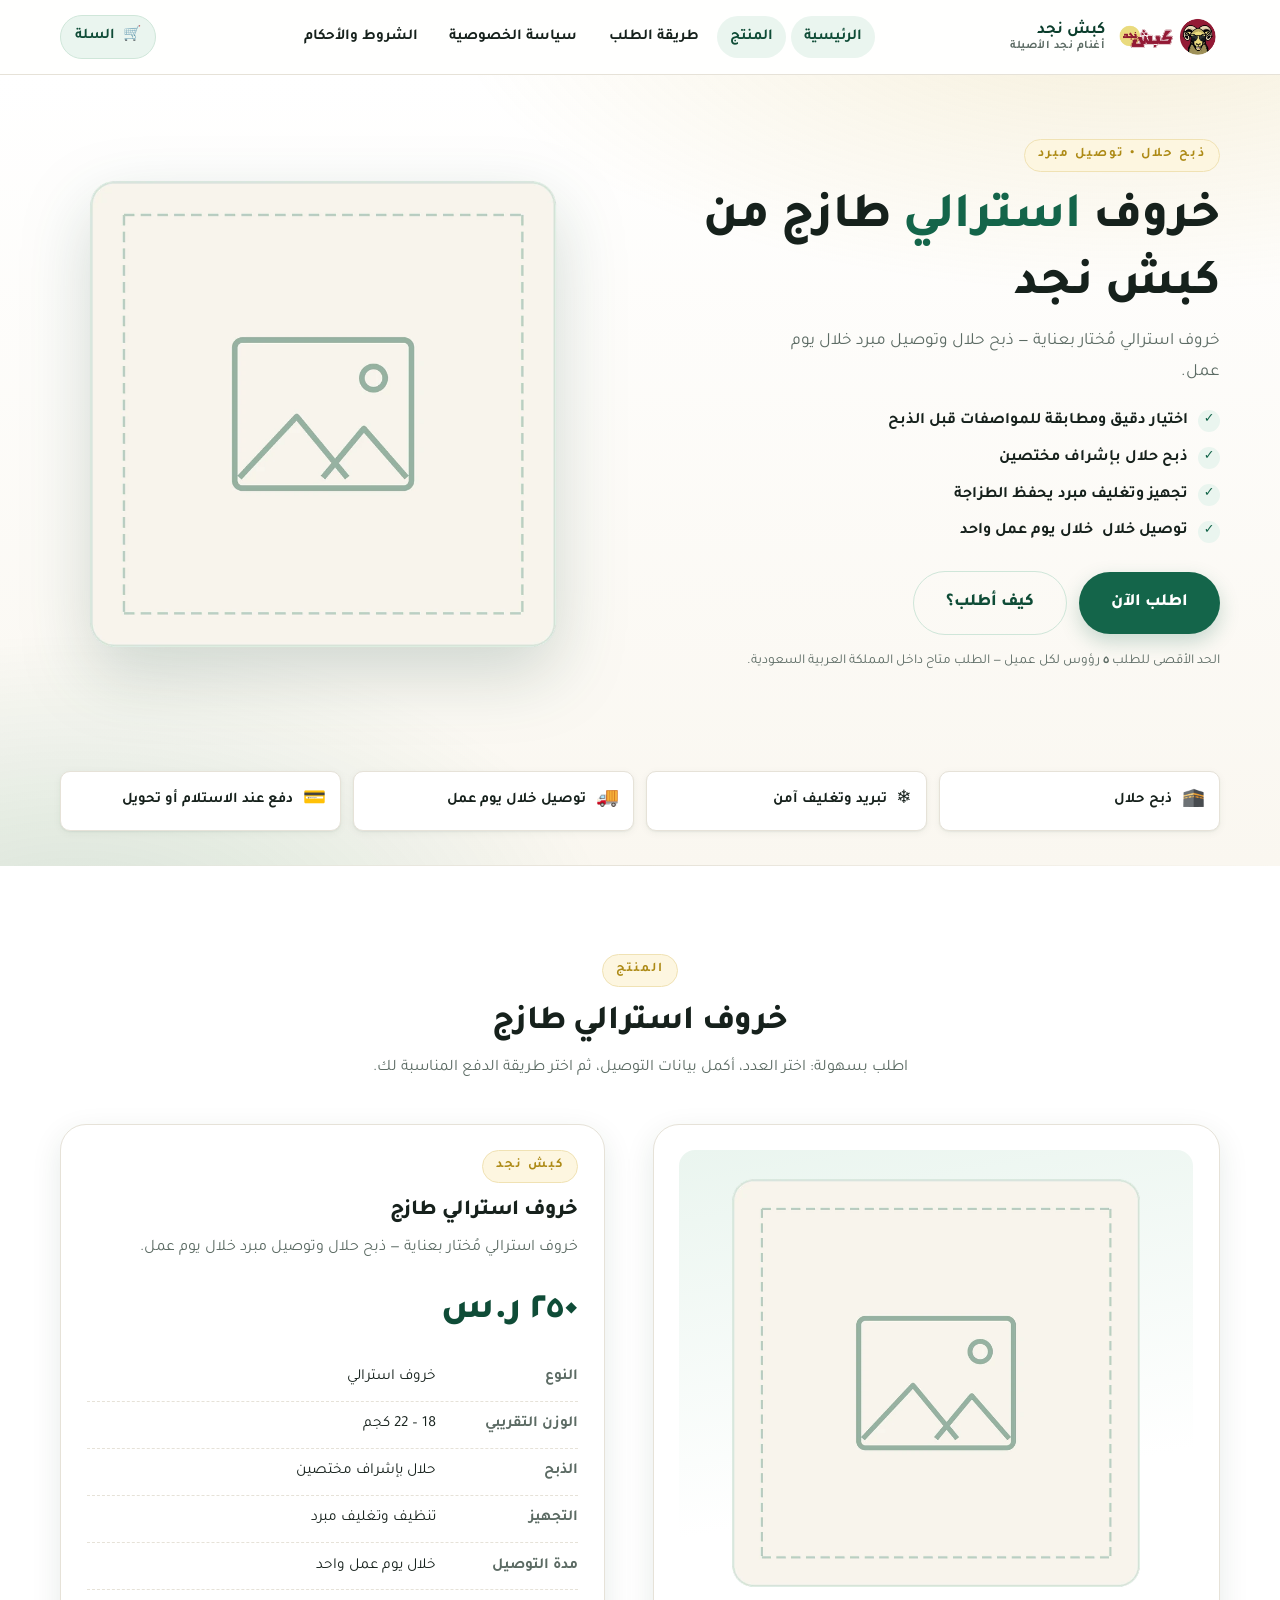
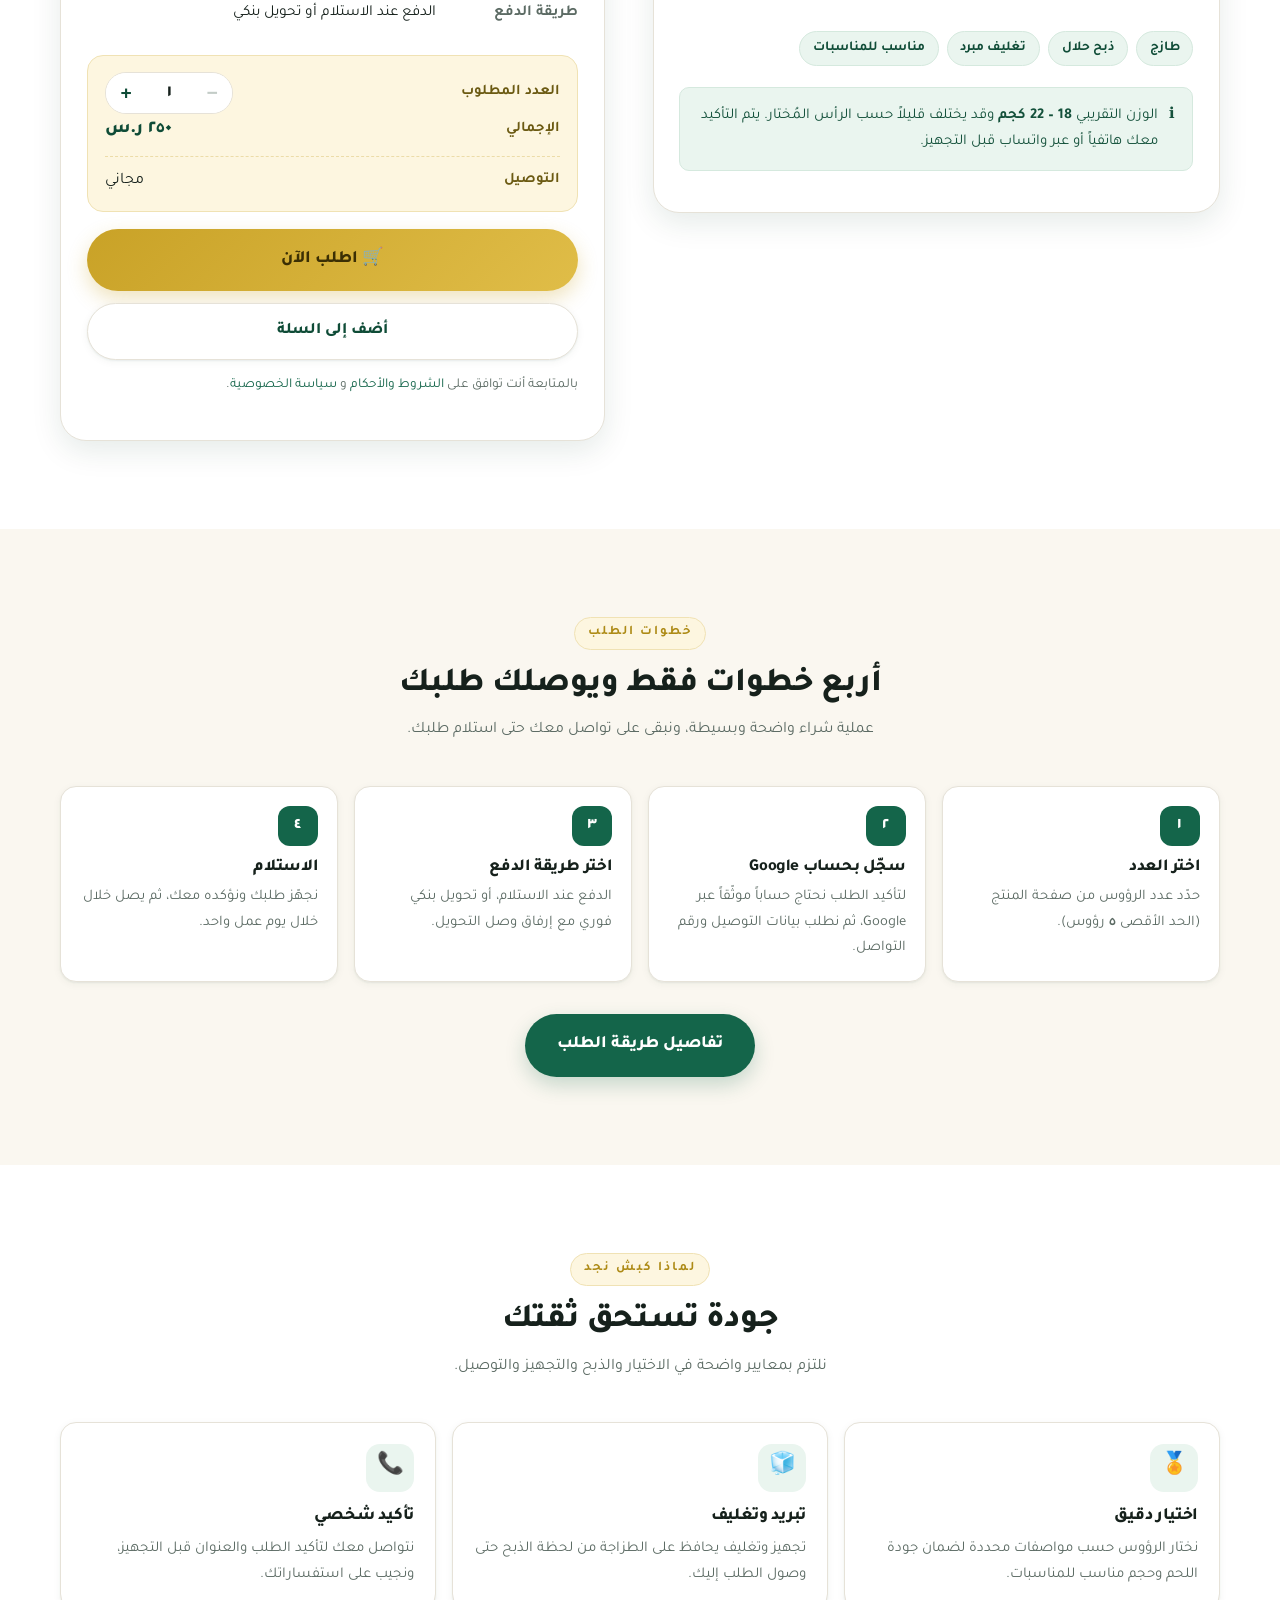
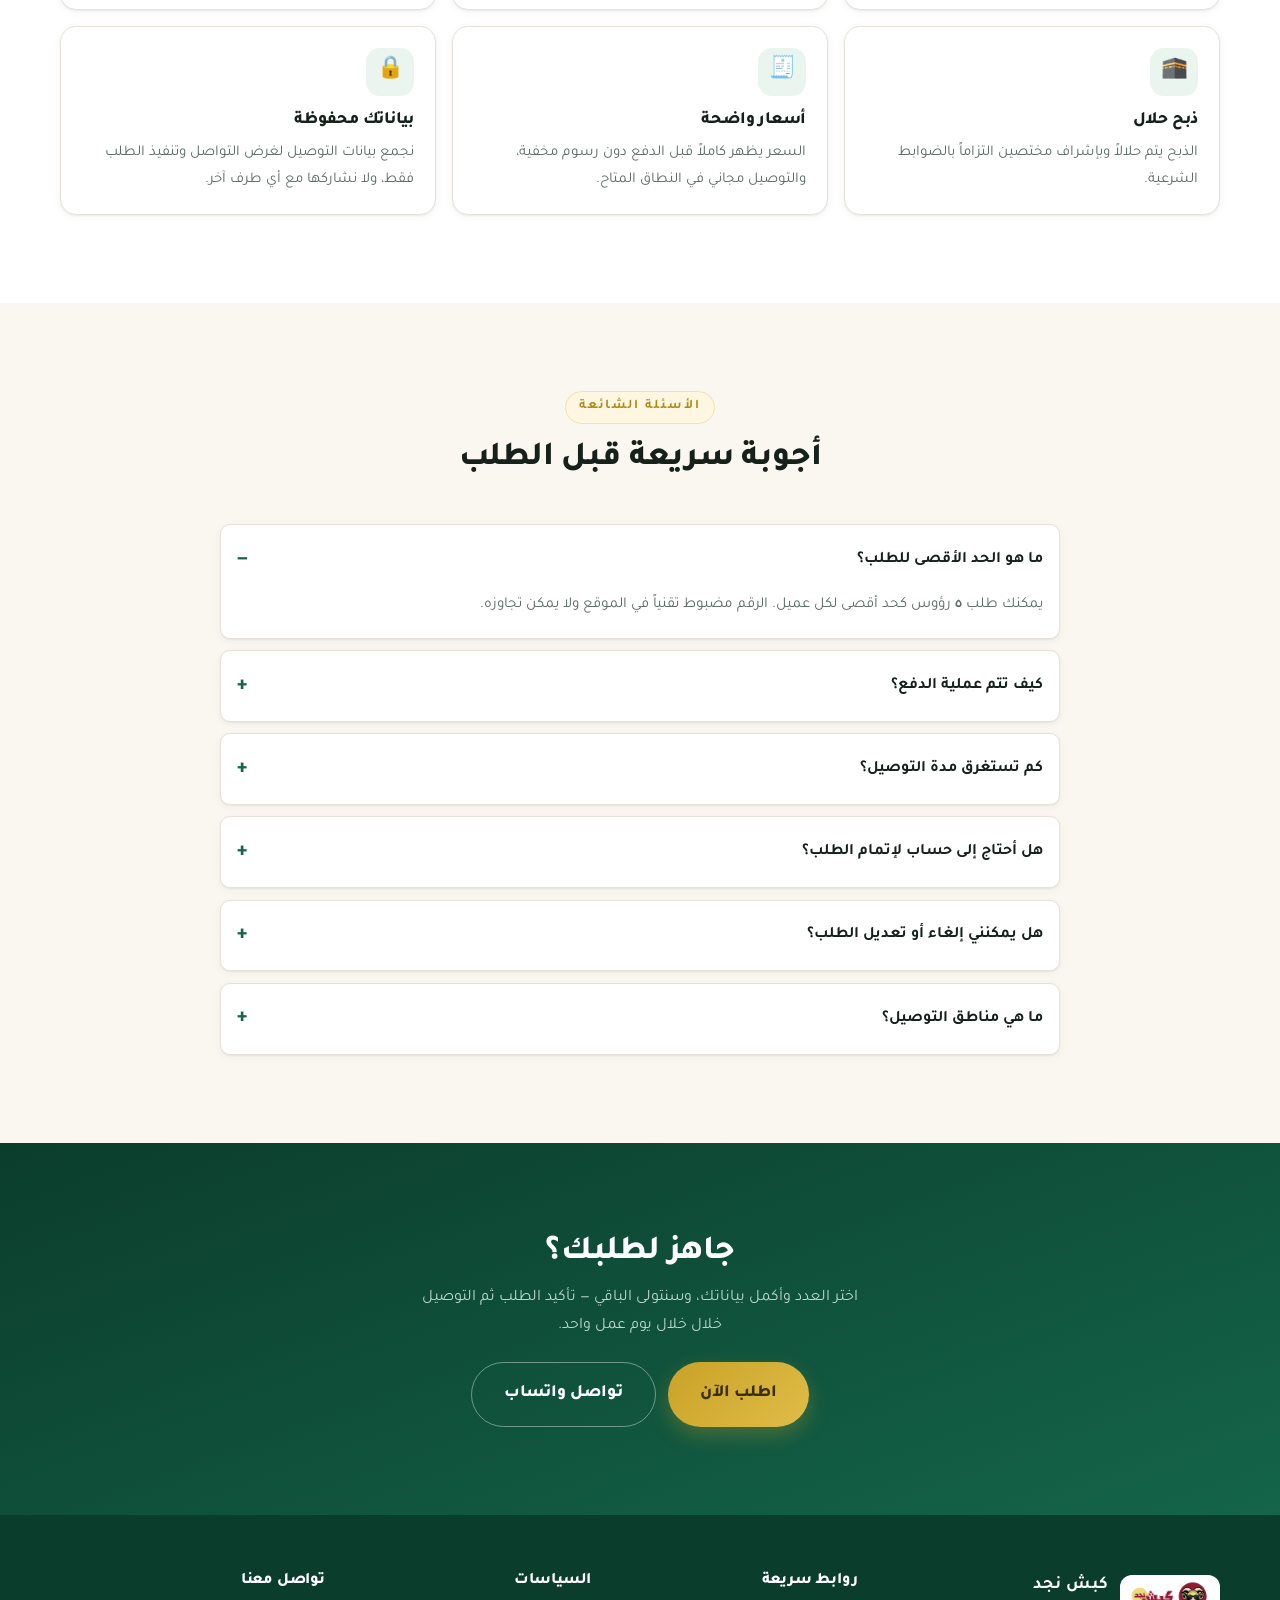
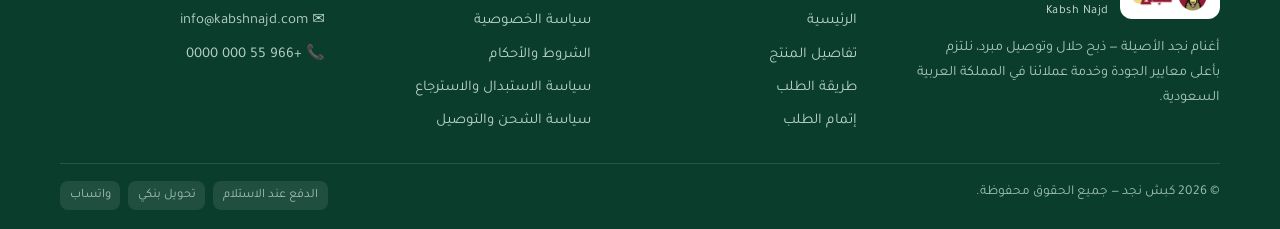
==== index.html @ 003af27a "Add files via upload" ====
<!DOCTYPE html>
<html lang="ar" dir="rtl">
<head>
  <meta charset="UTF-8">
  <meta name="viewport" content="width=device-width, initial-scale=1">
  <meta name="theme-color" content="#0b3d2c">

  <title>كبش نجد | خروف استرالي طازج — ذبح حلال وتوصيل مبرد داخل السعودية</title>
  <meta name="description" content="اطلب خروف استرالي طازج من كبش نجد: اختيار دقيق، ذبح حلال، تجهيز مبرد وتوصيل سريع خلال يوم عمل. اطلب الآن وادفع عند الاستلام أو بالتحويل البنكي.">
  <meta name="keywords" content="كبش نجد, خروف استرالي, خروف نجد, ذبح حلال, توصيل خروف, أغنام السعودية, ذبيحة طازجة">
  <link rel="canonical" href="https://kabshnajd.com/">

  <meta property="og:type" content="website">
  <meta property="og:locale" content="ar_SA">
  <meta property="og:site_name" content="كبش نجد">
  <meta property="og:title" content="كبش نجد | خروف استرالي طازج — ذبح حلال وتوصيل مبرد">
  <meta property="og:description" content="خروف استرالي مُختار بعناية، ذبح حلال وتوصيل مبرد خلال يوم عمل. اطلب الآن من كبش نجد.">
  <meta property="og:url" content="https://kabshnajd.com/">
  <meta property="og:image" content="https://kabshnajd.com/assets/img/product.png">
  <meta name="twitter:card" content="summary_large_image">
  <meta name="twitter:title" content="كبش نجد | خروف استرالي طازج">
  <meta name="twitter:description" content="ذبح حلال وتوصيل مبرد خلال يوم عمل — اطلب الآن.">
  <meta name="twitter:image" content="https://kabshnajd.com/assets/img/product.png">

  <link rel="icon" href="assets/img/favicon.png" type="image/png">
  <link rel="apple-touch-icon" href="assets/img/apple-touch-icon.png">
  <link rel="preload" as="image" href="assets/img/product.webp" type="image/webp">
  <link rel="preload" as="image" href="assets/img/logo.webp" type="image/webp">

  <link rel="preconnect" href="https://fonts.googleapis.com">
  <link rel="preconnect" href="https://fonts.gstatic.com" crossorigin>
  <link rel="stylesheet" href="https://fonts.googleapis.com/css2?family=Tajawal:wght@400;500;700;800&display=swap" media="print" onload="this.media='all'">
  <noscript><link rel="stylesheet" href="https://fonts.googleapis.com/css2?family=Tajawal:wght@400;500;700;800&display=swap"></noscript>

  <link rel="stylesheet" href="css/style.css">

  <script type="application/ld+json">
  {
    "@context": "https://schema.org",
    "@type": "Product",
    "name": "خروف استرالي طازج",
    "image": ["https://kabshnajd.com/assets/img/product.png"],
    "description": "خروف استرالي طازج، ذبح حلال، تجهيز وتغليف مبرد، مع خيارات توصيل داخل المملكة العربية السعودية.",
    "brand": { "@type": "Brand", "name": "كبش نجد" },
    "offers": {
      "@type": "Offer",
      "priceCurrency": "SAR",
      "price": "250",
      "availability": "https://schema.org/InStock",
      "url": "https://kabshnajd.com/",
      "seller": { "@type": "Organization", "name": "كبش نجد" }
    }
  }
  </script>
  <script type="application/ld+json">
  {
    "@context": "https://schema.org",
    "@type": "Organization",
    "name": "كبش نجد",
    "url": "https://kabshnajd.com/",
    "logo": "https://kabshnajd.com/assets/img/logo.png",
    "contactPoint": {
      "@type": "ContactPoint",
      "telephone": "+966550000000",
      "contactType": "customer service",
      "areaServed": "SA",
      "availableLanguage": ["ar"]
    }
  }
  </script>
</head>
<body>

<header class="site-header" data-site-header></header>

<main>
  <!-- ============================ الواجهة الرئيسية ======================== -->
  <section class="hero">
    <div class="container">
      <div class="hero-grid">
        <div>
          <span class="eyebrow">ذبح حلال • توصيل مبرد</span>
          <h1>خروف <span>استرالي</span> طازج من كبش نجد</h1>
          <p class="hero-lead" data-product-short>
            خروف استرالي مُختار بعناية — ذبح حلال وتوصيل مبرد خلال يوم عمل.
          </p>

          <ul class="hero-points">
            <li><span class="tick">✓</span> اختيار دقيق ومطابقة للمواصفات قبل الذبح</li>
            <li><span class="tick">✓</span> ذبح حلال بإشراف مختصين</li>
            <li><span class="tick">✓</span> تجهيز وتغليف مبرد يحفظ الطزاجة</li>
            <li><span class="tick">✓</span> توصيل خلال <span data-delivery-time>يوم عمل واحد</span></li>
          </ul>

          <div class="hero-cta">
            <a class="btn btn--lg" href="#product">اطلب الآن</a>
            <a class="btn btn--ghost btn--lg" href="pages/order.html">كيف أطلب؟</a>
          </div>
          <p class="hero-note">الحد الأقصى للطلب <b data-max-qty>٥</b> رؤوس لكل عميل — الطلب متاح داخل المملكة العربية السعودية.</p>
        </div>

        <div class="hero-media">
          <span class="glow" aria-hidden="true"></span>
          <img data-product-img src="assets/img/product.webp" alt="خروف استرالي طازج من كبش نجد" width="800" height="800" fetchpriority="high" decoding="async">
        </div>
      </div>

      <div class="trust-strip">
        <div class="trust-item"><i>🕋</i> ذبح حلال</div>
        <div class="trust-item"><i>❄️</i> تبريد وتغليف آمن</div>
        <div class="trust-item"><i>🚚</i> توصيل خلال يوم عمل</div>
        <div class="trust-item"><i>💳</i> دفع عند الاستلام أو تحويل</div>
      </div>
    </div>
  </section>

  <!-- ============================== المنتج ================================ -->
  <section class="section bg-white" id="product">
    <div class="container">
      <div class="section-head">
        <span class="eyebrow">المنتج</span>
        <h2 data-product-name>خروف استرالي طازج</h2>
        <p>اطلب بسهولة: اختر العدد، أكمل بيانات التوصيل، ثم اختر طريقة الدفع المناسبة لك.</p>
      </div>

      <div class="product-grid">
        <!-- الصورة -->
        <div class="product-card">
          <div class="product-stage">
            <img data-main-image data-product-img src="assets/img/product.webp" alt="صورة خروف استرالي طازج" width="800" height="800" loading="lazy" decoding="async">
          </div>
          <div class="feature-tags">
            <span class="tag">طازج</span>
            <span class="tag">ذبح حلال</span>
            <span class="tag">تغليف مبرد</span>
            <span class="tag">مناسب للمناسبات</span>
          </div>
          <div class="alert alert--info">
            <i>ℹ️</i>
            <span>الوزن التقريبي <b data-weight>18 – 22 كجم</b> وقد يختلف قليلاً حسب الرأس المُختار. يتم التأكيد معك هاتفياً أو عبر واتساب قبل التجهيز.</span>
          </div>
        </div>

        <!-- التفاصيل والشراء -->
        <div>
          <div class="product-card">
            <span class="eyebrow">كبش نجد</span>
            <h3 data-product-name style="font-size:1.35rem">خروف استرالي طازج</h3>
            <p class="muted" data-product-short>خروف استرالي مُختار بعناية — ذبح حلال وتوصيل مبرد خلال يوم عمل.</p>

            <div class="price-row">
              <span class="price" data-price>٢٥٠ ر.س</span>
              <span class="price-old" data-price-old hidden>٠ ر.س</span>
              <span class="badge-save" data-save-badge hidden></span>
            </div>

            <ul class="specs">
              <li><b>النوع</b><span>خروف استرالي</span></li>
              <li><b>الوزن التقريبي</b><span data-weight>18 – 22 كجم</span></li>
              <li><b>الذبح</b><span>حلال بإشراف مختصين</span></li>
              <li><b>التجهيز</b><span>تنظيف وتغليف مبرد</span></li>
              <li><b>مدة التوصيل</b><span data-delivery-time>خلال يوم عمل واحد</span></li>
              <li><b>طريقة الدفع</b><span>الدفع عند الاستلام أو تحويل بنكي</span></li>
            </ul>

            <!-- اختيار العدد -->
            <div class="buy-box">
              <div class="row">
                <span class="label">العدد المطلوب</span>
                <div class="qty" role="group" aria-label="اختيار عدد الرؤوس">
                  <button type="button" data-qty-minus aria-label="تقليل العدد">−</button>
                  <span class="val" data-qty-value aria-live="polite">١</span>
                  <button type="button" data-qty-plus aria-label="زيادة العدد">+</button>
                </div>
              </div>
              <p class="qty-limit" data-qty-limit hidden>⚠️ وصلت للحد الأقصى <b data-max-qty>٥</b> رؤوس لكل عميل.</p>
              <div class="row">
                <span class="label">الإجمالي</span>
                <span style="font-weight:800;font-size:1.15rem;color:var(--green-800)" data-line-total>٢٥٠ ر.س</span>
              </div>
              <div class="row">
                <span class="label">التوصيل</span>
                <span class="val" data-delivery-row><span class="val">مجاني</span></span>
              </div>
            </div>

            <div style="display:grid;gap:.7rem;margin-top:1.1rem">
              <button type="button" class="btn btn--gold btn--lg btn--block" data-order-now>
                🛒 اطلب الآن
              </button>
              <button type="button" class="btn btn--outline btn--block" data-add-cart>
                أضف إلى السلة
              </button>
            </div>

            <p class="muted" style="font-size:.85rem;margin-top:.9rem">
              بالمتابعة أنت توافق على
              <a href="pages/terms.html">الشروط والأحكام</a> و
              <a href="pages/policy.html">سياسة الخصوصية</a>.
            </p>
          </div>
        </div>
      </div>
    </div>
  </section>

  <!-- ============================ خطوات الطلب ============================= -->
  <section class="section bg-sand">
    <div class="container">
      <div class="section-head">
        <span class="eyebrow">خطوات الطلب</span>
        <h2>أربع خطوات فقط ويوصلك طلبك</h2>
        <p>عملية شراء واضحة وبسيطة، ونبقى على تواصل معك حتى استلام طلبك.</p>
      </div>

      <div class="steps">
        <div class="step">
          <div class="step-no">١</div>
          <h3>اختر العدد</h3>
          <p>حدّد عدد الرؤوس من صفحة المنتج (الحد الأقصى <b data-max-qty>٥</b> رؤوس).</p>
        </div>
        <div class="step">
          <div class="step-no">٢</div>
          <h3>سجّل بحساب Google</h3>
          <p>لتأكيد الطلب نحتاج حساباً موثّقاً عبر Google، ثم نطلب بيانات التوصيل ورقم التواصل.</p>
        </div>
        <div class="step">
          <div class="step-no">٣</div>
          <h3>اختر طريقة الدفع</h3>
          <p>الدفع عند الاستلام، أو تحويل بنكي فوري مع إرفاق وصل التحويل.</p>
        </div>
        <div class="step">
          <div class="step-no">٤</div>
          <h3>الاستلام</h3>
          <p>نجهّز طلبك ونؤكده معك، ثم يصل خلال <span data-delivery-time>يوم عمل واحد</span>.</p>
        </div>
      </div>

      <div class="center" style="margin-top:2rem">
        <a class="btn btn--lg" href="pages/order.html">تفاصيل طريقة الطلب</a>
      </div>
    </div>
  </section>

  <!-- =============================== لماذا نحن ============================ -->
  <section class="section bg-white">
    <div class="container">
      <div class="section-head">
        <span class="eyebrow">لماذا كبش نجد</span>
        <h2>جودة تستحق ثقتك</h2>
        <p>نلتزم بمعايير واضحة في الاختيار والذبح والتجهيز والتوصيل.</p>
      </div>

      <div class="cards-3">
        <div class="card">
          <div class="icon">🏅</div>
          <h3>اختيار دقيق</h3>
          <p>نختار الرؤوس حسب مواصفات محددة لضمان جودة اللحم وحجم مناسب للمناسبات.</p>
        </div>
        <div class="card">
          <div class="icon">🧊</div>
          <h3>تبريد وتغليف</h3>
          <p>تجهيز وتغليف يحافظ على الطزاجة من لحظة الذبح حتى وصول الطلب إليك.</p>
        </div>
        <div class="card">
          <div class="icon">📞</div>
          <h3>تأكيد شخصي</h3>
          <p>نتواصل معك لتأكيد الطلب والعنوان قبل التجهيز، ونجيب على استفساراتك.</p>
        </div>
        <div class="card">
          <div class="icon">🕋</div>
          <h3>ذبح حلال</h3>
          <p>الذبح يتم حلالاً وبإشراف مختصين التزاماً بالضوابط الشرعية.</p>
        </div>
        <div class="card">
          <div class="icon">🧾</div>
          <h3>أسعار واضحة</h3>
          <p>السعر يظهر كاملاً قبل الدفع دون رسوم مخفية، والتوصيل مجاني في النطاق المتاح.</p>
        </div>
        <div class="card">
          <div class="icon">🔒</div>
          <h3>بياناتك محفوظة</h3>
          <p>نجمع بيانات التوصيل لغرض التواصل وتنفيذ الطلب فقط، ولا نشاركها مع أي طرف آخر.</p>
        </div>
      </div>
    </div>
  </section>

  <!-- ================================ FAQ ================================= -->
  <section class="section bg-sand">
    <div class="container">
      <div class="section-head">
        <span class="eyebrow">الأسئلة الشائعة</span>
        <h2>أجوبة سريعة قبل الطلب</h2>
      </div>

      <div class="faq">
        <details open>
          <summary>ما هو الحد الأقصى للطلب؟</summary>
          <p>يمكنك طلب <b data-max-qty>٥</b> رؤوس كحد أقصى لكل عميل. الرقم مضبوط تقنياً في الموقع ولا يمكن تجاوزه.</p>
        </details>
        <details>
          <summary>كيف تتم عملية الدفع؟</summary>
          <p>لديك خياران: <b>الدفع عند الاستلام</b> نقداً، أو <b>التحويل البنكي</b> حيث نرسل لك رقم الآيبان عبر واتساب وتُرفق صورة وصل التحويل لتأكيد الطلب.</p>
        </details>
        <details>
          <summary>كم تستغرق مدة التوصيل؟</summary>
          <p>التوصيل خلال <span data-delivery-time>يوم عمل واحد</span> بعد تأكيد الطلب، ويتم الاتصال بك قبل الوصول.</p>
        </details>
        <details>
          <summary>هل أحتاج إلى حساب لإتمام الطلب؟</summary>
          <p>نعم، عند الضغط على «اطلب الآن» يُطلب منك تسجيل الدخول بحساب Google لتوثيق الطلب، ثم نطلب بيانات التوصيل ورقم الجوال للتواصل معك.</p>
        </details>
        <details>
          <summary>هل يمكنني إلغاء أو تعديل الطلب؟</summary>
          <p>يمكنك تعديل أو إلغاء الطلب قبل بدء التجهيز عبر التواصل معنا على <a href="tel:+966550000000" data-phone-link data-phone>+966 55 000 0000</a>. راجع <a href="pages/policy.html#refund">سياسة الاستبدال والاسترجاع</a>.</p>
        </details>
        <details>
          <summary>ما هي مناطق التوصيل؟</summary>
          <p>التوصيل متاح داخل المملكة العربية السعودية. إن لم تظهر مدينتك في النموذج، تواصل معنا للتأكد من إمكانية التوصيل.</p>
        </details>
      </div>
    </div>
  </section>

  <!-- ============================ دعوة للطلب ============================== -->
  <section class="section bg-green">
    <div class="container center">
      <h2 style="color:#fff">جاهز لطلبك؟</h2>
      <p style="color:#bcd8ca;max-width:52ch;margin:0 auto 1.4rem">
        اختر العدد وأكمل بياناتك، وسنتولى الباقي — تأكيد الطلب ثم التوصيل خلال <span data-delivery-time>يوم عمل واحد</span>.
      </p>
      <div style="display:flex;gap:.8rem;justify-content:center;flex-wrap:wrap">
        <a class="btn btn--gold btn--lg" href="#product">اطلب الآن</a>
        <a class="btn btn--ghost btn--lg" style="color:#fff;border-color:rgba(255,255,255,.4)" href="https://wa.me/966550000000" data-whatsapp-link target="_blank" rel="noopener noreferrer">تواصل واتساب</a>
      </div>
    </div>
  </section>
</main>

<footer class="site-footer" data-site-footer></footer>

<script type="module" src="js/app.js"></script>
</body>
</html>
---- css/style.css ----
/* ==========================================================================
   كبش نجد — التنسيقات العامة
   ========================================================================== */

:root {
  --green-900: #0b3d2c;
  --green-800: #0f4c37;
  --green-700: #14654a;
  --green-600: #1b7a58;
  --green-050: #eaf5ef;

  --gold: #c9a227;
  --gold-600: #ad8a15;
  --gold-050: #fdf6e0;

  --sand: #faf7f0;
  --sand-200: #f1ebdd;
  --white: #ffffff;

  --ink: #16211c;
  --muted: #5c6b64;
  --line: #e6e2d8;

  --danger: #b3261e;
  --danger-050: #fdeceb;
  --ok: #14654a;

  --radius: 16px;
  --radius-sm: 10px;
  --radius-lg: 26px;
  --shadow-sm: 0 1px 2px rgba(11, 61, 44, .06), 0 2px 8px rgba(11, 61, 44, .05);
  --shadow: 0 10px 30px rgba(11, 61, 44, .10);
  --shadow-lg: 0 24px 60px rgba(11, 61, 44, .16);
  --container: 1160px;
  --header-h: 74px;
}

* { box-sizing: border-box; }

html { scroll-behavior: smooth; }

body {
  margin: 0;
  font-family: "Tajawal", "Cairo", "Segoe UI", system-ui, -apple-system, sans-serif;
  background: var(--sand);
  color: var(--ink);
  line-height: 1.75;
  font-size: 16px;
  -webkit-font-smoothing: antialiased;
  overflow-x: hidden;
}

img { max-width: 100%; display: block; }

a { color: var(--green-700); text-decoration: none; }
a:hover { color: var(--green-900); }

h1, h2, h3, h4 { line-height: 1.35; margin: 0 0 .5rem; font-weight: 800; letter-spacing: -.2px; }
h1 { font-size: clamp(1.9rem, 4.4vw, 3.1rem); }
h2 { font-size: clamp(1.45rem, 3vw, 2.1rem); }
h3 { font-size: clamp(1.1rem, 2vw, 1.35rem); }
p { margin: 0 0 1rem; }

.container { width: min(100% - 2.5rem, var(--container)); margin-inline: auto; }

.section { padding: clamp(3rem, 7vw, 5.5rem) 0; }
.section--tight { padding: clamp(2rem, 4vw, 3rem) 0; }
.bg-white { background: var(--white); }
.bg-sand { background: var(--sand); }
.bg-green { background: linear-gradient(160deg, var(--green-900), var(--green-700)); color: #eef7f2; }

.eyebrow {
  display: inline-block;
  font-size: .82rem;
  font-weight: 700;
  letter-spacing: 2px;
  color: var(--gold-600);
  background: var(--gold-050);
  border: 1px solid #f0e2b4;
  padding: .25rem .8rem;
  border-radius: 999px;
  margin-bottom: .85rem;
}

.section-head { max-width: 720px; margin: 0 auto clamp(1.6rem, 4vw, 2.6rem); text-align: center; }
.section-head p { color: var(--muted); margin: 0; }

.muted { color: var(--muted); }
.center { text-align: center; }
.hidden { display: none !important; }
/* الخاصية [hidden] يجب أن تتغلب على أي display معرّف في المكونات */
[hidden] { display: none !important; }

/* ------------------------------- Header --------------------------------- */

.site-header {
  position: sticky;
  top: 0;
  z-index: 60;
  background: rgba(255, 255, 255, .92);
  backdrop-filter: saturate(160%) blur(10px);
  border-bottom: 1px solid var(--line);
}

.nav {
  height: var(--header-h);
  display: flex;
  align-items: center;
  gap: 1rem;
  justify-content: space-between;
}

.brand { display: flex; align-items: center; gap: .7rem; font-weight: 800; color: var(--green-900); }
/* الشعار عريض بخلفية شفافة: نحافظ على نسبته بدل قصّه */
.brand img { height: 42px; width: auto; max-width: 138px; object-fit: contain; }
.brand-name { display: flex; flex-direction: column; line-height: 1.15; }
.brand-name b { font-size: 1.05rem; }
.brand-name span { font-size: .72rem; color: var(--muted); font-weight: 600; letter-spacing: .5px; }

.nav-links { display: flex; align-items: center; gap: .35rem; }
.nav-links a {
  padding: .5rem .8rem;
  border-radius: 999px;
  font-weight: 600;
  font-size: .95rem;
  color: var(--ink);
  transition: background .18s, color .18s;
}
.nav-links a:hover { background: var(--green-050); color: var(--green-800); }

.nav-actions { display: flex; align-items: center; gap: .6rem; }

.cart-btn {
  position: relative;
  display: inline-flex;
  align-items: center;
  gap: .45rem;
  background: var(--green-050);
  color: var(--green-800);
  border: 1px solid #cfe6d9;
  padding: .5rem .9rem;
  border-radius: 999px;
  font-weight: 700;
  font-size: .92rem;
  cursor: pointer;
}
.cart-btn:hover { background: #ddf0e5; }
.cart-count {
  background: var(--green-700);
  color: #fff;
  min-width: 22px;
  height: 22px;
  border-radius: 999px;
  font-size: .76rem;
  display: inline-grid;
  place-items: center;
  padding: 0 6px;
}

.menu-toggle {
  display: none;
  background: #fff;
  border: 1px solid var(--line);
  border-radius: 10px;
  width: 44px;
  height: 44px;
  align-items: center;
  justify-content: center;
  cursor: pointer;
  font-size: 1.2rem;
  color: var(--green-800);
}

/* ------------------------------- Buttons -------------------------------- */

.btn {
  --btn-bg: var(--green-700);
  --btn-fg: #fff;
  display: inline-flex;
  align-items: center;
  justify-content: center;
  gap: .5rem;
  background: var(--btn-bg);
  color: var(--btn-fg);
  border: 0;
  border-radius: 999px;
  padding: .85rem 1.6rem;
  font: inherit;
  font-weight: 800;
  font-size: 1rem;
  cursor: pointer;
  transition: transform .15s, box-shadow .2s, background .2s, opacity .2s;
  box-shadow: 0 8px 20px rgba(20, 101, 74, .22);
  text-align: center;
}
.btn:hover { transform: translateY(-2px); box-shadow: 0 12px 26px rgba(20, 101, 74, .28); }
.btn:active { transform: translateY(0); }
.btn[disabled] { opacity: .55; cursor: not-allowed; transform: none; box-shadow: none; }

.btn--gold { --btn-bg: linear-gradient(135deg, var(--gold), #e0bd48); --btn-fg: #3b2f04; box-shadow: 0 8px 20px rgba(201, 162, 39, .3); }
.btn--gold:hover { box-shadow: 0 12px 26px rgba(201, 162, 39, .38); }
.btn--ghost { --btn-bg: transparent; --btn-fg: var(--green-800); box-shadow: none; border: 1.5px solid #cfe6d9; }
.btn--ghost:hover { background: var(--green-050); box-shadow: none; }
.btn--outline { --btn-bg: #fff; --btn-fg: var(--green-800); border: 1.5px solid var(--line); box-shadow: var(--shadow-sm); }
.btn--block { width: 100%; }
.btn--lg { padding: 1rem 2rem; font-size: 1.08rem; }
.btn--sm { padding: .5rem 1rem; font-size: .88rem; }

/* -------------------------------- Hero ---------------------------------- */

.hero {
  position: relative;
  background:
    radial-gradient(1100px 480px at 88% -10%, rgba(201, 162, 39, .18), transparent 62%),
    radial-gradient(900px 520px at 6% 110%, rgba(27, 122, 88, .16), transparent 60%),
    linear-gradient(180deg, #fff 0%, var(--sand) 100%);
  overflow: hidden;
}
.hero::after {
  content: "";
  position: absolute;
  inset: auto 0 0 0;
  height: 1px;
  background: linear-gradient(90deg, transparent, var(--line), transparent);
}

.hero-grid {
  display: grid;
  grid-template-columns: 1.05fr .95fr;
  align-items: center;
  gap: clamp(1.5rem, 4vw, 3.5rem);
  padding: clamp(2rem, 5vw, 4rem) 0 clamp(2.5rem, 5vw, 4rem);
}

.hero h1 span { color: var(--green-700); }
.hero-lead { font-size: 1.08rem; color: var(--muted); max-width: 46ch; }

.hero-points { list-style: none; padding: 0; margin: 1.2rem 0 1.6rem; display: grid; gap: .55rem; }
.hero-points li { display: flex; align-items: flex-start; gap: .6rem; font-weight: 600; }
.hero-points .tick {
  flex: 0 0 auto;
  width: 22px; height: 22px;
  border-radius: 999px;
  background: var(--green-050);
  color: var(--green-700);
  display: grid; place-items: center;
  font-size: .8rem;
  margin-top: .2rem;
}

.hero-cta { display: flex; flex-wrap: wrap; gap: .75rem; align-items: center; }
.hero-note { font-size: .85rem; color: var(--muted); margin-top: .9rem; }

.hero-media { position: relative; display: grid; place-items: center; }
.hero-media .glow {
  position: absolute;
  width: min(88%, 440px);
  aspect-ratio: 1;
  border-radius: 50%;
  background: radial-gradient(circle at 50% 45%, rgba(27, 122, 88, .16), rgba(201, 162, 39, .10) 55%, transparent 72%);
  filter: blur(2px);
}
.hero-media img {
  position: relative;
  width: min(100%, 480px);
  height: auto;
  border-radius: var(--radius-lg);
  filter: drop-shadow(0 26px 34px rgba(11, 61, 44, .18));
  animation: floaty 6s ease-in-out infinite;
}
@keyframes floaty { 0%,100% { transform: translateY(0); } 50% { transform: translateY(-12px); } }

.trust-strip {
  display: grid;
  grid-template-columns: repeat(4, 1fr);
  gap: .75rem;
  padding: 1.1rem 0 2.2rem;
}
.trust-item {
  background: #fff;
  border: 1px solid var(--line);
  border-radius: var(--radius-sm);
  padding: .8rem .9rem;
  display: flex;
  align-items: center;
  gap: .6rem;
  font-weight: 700;
  font-size: .92rem;
  box-shadow: var(--shadow-sm);
}
.trust-item i { font-style: normal; font-size: 1.15rem; }

/* ------------------------------- Product -------------------------------- */

.product-grid {
  display: grid;
  grid-template-columns: 1.02fr .98fr;
  gap: clamp(1.4rem, 4vw, 3rem);
  align-items: start;
}

.product-card {
  background: #fff;
  border: 1px solid var(--line);
  border-radius: var(--radius-lg);
  padding: clamp(1rem, 3vw, 1.6rem);
  box-shadow: var(--shadow);
}
.product-stage {
  background: linear-gradient(170deg, var(--green-050), #fff 70%);
  border-radius: var(--radius);
  display: grid;
  place-items: center;
  padding: 1.4rem;
  min-height: 260px;
}
.product-stage img { width: min(100%, 420px); height: auto; border-radius: var(--radius); }

.thumbs { display: flex; gap: .6rem; margin-top: .9rem; }
.thumb {
  border: 2px solid var(--line);
  border-radius: var(--radius-sm);
  background: #fff;
  padding: .35rem .6rem;
  cursor: pointer;
  transition: border-color .2s;
}
.thumb.active, .thumb:hover { border-color: var(--green-600); }
.thumb img { height: 42px; }

.price-row { display: flex; align-items: baseline; gap: .6rem; flex-wrap: wrap; margin: .3rem 0 .6rem; }
.price { font-size: clamp(1.8rem, 4vw, 2.4rem); font-weight: 800; color: var(--green-800); }
.price small { font-size: .9rem; font-weight: 700; color: var(--muted); }
.price-old { color: var(--muted); text-decoration: line-through; font-size: 1.05rem; }
.badge-save {
  background: var(--danger-050);
  color: var(--danger);
  border-radius: 999px;
  padding: .2rem .7rem;
  font-size: .82rem;
  font-weight: 800;
}

.specs { list-style: none; padding: 0; margin: 1.2rem 0; display: grid; gap: .6rem; }
.specs li { display: grid; grid-template-columns: 130px 1fr; gap: .75rem; padding-bottom: .6rem; border-bottom: 1px dashed var(--line); font-size: .96rem; }
.specs li:last-child { border-bottom: 0; }
.specs b { color: var(--muted); font-weight: 700; }

.feature-tags { display: flex; flex-wrap: wrap; gap: .5rem; margin: 1rem 0 1.3rem; }
.tag {
  background: var(--green-050);
  color: var(--green-800);
  border: 1px solid #d5e9de;
  border-radius: 999px;
  padding: .3rem .8rem;
  font-size: .85rem;
  font-weight: 700;
}

.buy-box {
  background: var(--gold-050);
  border: 1px solid #f0e2b4;
  border-radius: var(--radius);
  padding: 1rem 1.1rem;
  margin-top: 1rem;
}
.buy-box .row { display: flex; align-items: center; justify-content: space-between; gap: 1rem; flex-wrap: wrap; }
.buy-box .row + .row { margin-top: .6rem; padding-top: .6rem; border-top: 1px dashed #ecdca8; }
.buy-box .label { font-weight: 700; color: #6b5a12; font-size: .92rem; }

/* -------------------------------- Steps --------------------------------- */

.steps { display: grid; grid-template-columns: repeat(4, 1fr); gap: 1rem; }
.step {
  background: #fff;
  border: 1px solid var(--line);
  border-radius: var(--radius);
  padding: 1.2rem;
  position: relative;
  box-shadow: var(--shadow-sm);
}
.step-no {
  width: 40px; height: 40px;
  border-radius: 12px;
  background: var(--green-700);
  color: #fff;
  display: grid; place-items: center;
  font-weight: 800;
  margin-bottom: .7rem;
}
.step h3 { font-size: 1.05rem; margin-bottom: .3rem; }
.step p { color: var(--muted); font-size: .92rem; margin: 0; }

/* ------------------------------- Features ------------------------------- */

.cards-3 { display: grid; grid-template-columns: repeat(3, 1fr); gap: 1rem; }
.card {
  background: #fff;
  border: 1px solid var(--line);
  border-radius: var(--radius);
  padding: 1.3rem;
  box-shadow: var(--shadow-sm);
}
.card .icon {
  width: 48px; height: 48px;
  border-radius: 14px;
  display: grid; place-items: center;
  font-size: 1.35rem;
  background: var(--green-050);
  margin-bottom: .8rem;
}
.card h3 { font-size: 1.08rem; }
.card p { color: var(--muted); font-size: .94rem; margin: 0; }

/* --------------------------------- FAQ ---------------------------------- */

.faq { max-width: 840px; margin: 0 auto; display: grid; gap: .7rem; }
.faq details {
  background: #fff;
  border: 1px solid var(--line);
  border-radius: var(--radius-sm);
  padding: .2rem 1rem;
  box-shadow: var(--shadow-sm);
}
.faq summary {
  cursor: pointer;
  font-weight: 700;
  padding: .85rem 0;
  list-style: none;
  display: flex;
  align-items: center;
  justify-content: space-between;
  gap: 1rem;
}
.faq summary::-webkit-details-marker { display: none; }
.faq summary::after { content: "+"; font-size: 1.3rem; color: var(--green-700); font-weight: 800; }
.faq details[open] summary::after { content: "−"; }
.faq details p { color: var(--muted); margin: 0 0 1rem; font-size: .95rem; }

/* -------------------------------- Footer -------------------------------- */

.site-footer { background: var(--green-900); color: #cfe3d8; padding: clamp(2.5rem, 5vw, 3.5rem) 0 1.2rem; }
.footer-grid { display: grid; grid-template-columns: 1.4fr 1fr 1fr 1.1fr; gap: 1.6rem; }
.site-footer h4 { color: #fff; font-size: 1rem; margin-bottom: .8rem; }
.site-footer a { color: #b9d5c7; font-size: .93rem; display: block; padding: .22rem 0; }
.site-footer a:hover { color: #fff; }
.footer-brand { display: flex; align-items: center; gap: .7rem; margin-bottom: .8rem; }
/* الشعار على خلفية داكنة: نضعه في لوح أبيض ليظهر بوضوح */
.footer-brand img { height: 44px; width: auto; max-width: 150px; object-fit: contain; background: #fff; padding: .35rem .6rem; border-radius: 12px; }
.footer-brand b { color: #fff; font-size: 1.1rem; display: block; }
.footer-brand span { font-size: .78rem; letter-spacing: .5px; }
.footer-about { font-size: .9rem; color: #a9c8b8; max-width: 38ch; }
.footer-bottom {
  margin-top: 1.6rem;
  padding-top: 1.1rem;
  border-top: 1px solid rgba(255, 255, 255, .12);
  display: flex;
  justify-content: space-between;
  gap: 1rem;
  flex-wrap: wrap;
  font-size: .85rem;
  color: #9dc0af;
}
.footer-bottom .pay { display: flex; gap: .5rem; align-items: center; }
.footer-bottom .pay span { background: rgba(255,255,255,.09); border-radius: 8px; padding: .2rem .6rem; font-size: .8rem; }

/* ------------------------------ Page header ----------------------------- */

.page-hero {
  background: linear-gradient(160deg, var(--green-900), var(--green-700));
  color: #eef7f2;
  padding: clamp(2.2rem, 5vw, 3.4rem) 0;
  text-align: center;
}
.page-hero h1 { color: #fff; margin-bottom: .4rem; }
.page-hero p { color: #bcd8ca; margin: 0; }
.breadcrumb { font-size: .85rem; color: #a9c8b8; margin-bottom: .6rem; }
.breadcrumb a { color: #cfe3d8; }

/* --------------------------- Prose / policy ----------------------------- */

.prose { max-width: 860px; margin: 0 auto; }
.prose h2 { margin-top: 2rem; font-size: 1.4rem; color: var(--green-900); }
.prose h3 { margin-top: 1.4rem; font-size: 1.1rem; }
.prose ul, .prose ol { padding-inline-start: 1.3rem; }
.prose li { margin-bottom: .45rem; }
.prose .callout {
  background: var(--gold-050);
  border: 1px solid #f0e2b4;
  border-inline-start: 4px solid var(--gold);
  border-radius: var(--radius-sm);
  padding: 1rem 1.2rem;
  margin: 1.2rem 0;
}
.prose .callout strong { color: #6b5a12; }
.prose .note {
  background: var(--green-050);
  border: 1px solid #d5e9de;
  border-inline-start: 4px solid var(--green-600);
  border-radius: var(--radius-sm);
  padding: 1rem 1.2rem;
  margin: 1.2rem 0;
}
.prose table { width: 100%; border-collapse: collapse; margin: 1rem 0; font-size: .94rem; }
.prose th, .prose td { border: 1px solid var(--line); padding: .6rem .8rem; text-align: start; }
.prose th { background: var(--sand-200); font-weight: 700; }

.toc {
  background: #fff;
  border: 1px solid var(--line);
  border-radius: var(--radius);
  padding: 1rem 1.2rem;
  margin-bottom: 1.5rem;
  box-shadow: var(--shadow-sm);
}
.toc h3 { margin: 0 0 .5rem; font-size: 1rem; }
.toc ol { margin: 0; padding-inline-start: 1.2rem; }
.toc a { font-size: .94rem; }

.updated { font-size: .85rem; color: var(--muted); }

/* -------------------------------- Forms --------------------------------- */

.field { margin-bottom: 1rem; }
.field label { display: block; font-weight: 700; margin-bottom: .35rem; font-size: .94rem; }
.field .hint { font-size: .8rem; color: var(--muted); font-weight: 500; }
.field input, .field select, .field textarea {
  width: 100%;
  font: inherit;
  padding: .75rem .9rem;
  border: 1.5px solid var(--line);
  border-radius: var(--radius-sm);
  background: #fff;
  color: var(--ink);
  transition: border-color .18s, box-shadow .18s;
}
.field input:focus, .field select:focus, .field textarea:focus {
  outline: none;
  border-color: var(--green-600);
  box-shadow: 0 0 0 4px rgba(27, 122, 88, .12);
}
.field.error input, .field.error select, .field.error textarea { border-color: var(--danger); background: var(--danger-050); }
.field .error-msg { color: var(--danger); font-size: .82rem; margin-top: .3rem; display: none; }
.field.error .error-msg { display: block; }
.field-row { display: grid; grid-template-columns: 1fr 1fr; gap: 1rem; }

/* ------------------------------- Checkout ------------------------------- */

.cart-grid { display: grid; grid-template-columns: 1.25fr .75fr; gap: clamp(1.2rem, 3vw, 2rem); align-items: start; }
.panel {
  background: #fff;
  border: 1px solid var(--line);
  border-radius: var(--radius);
  padding: clamp(1rem, 2.5vw, 1.5rem);
  box-shadow: var(--shadow-sm);
}
.panel + .panel { margin-top: 1.2rem; }
.panel-head { display: flex; align-items: center; justify-content: space-between; gap: 1rem; margin-bottom: 1rem; }
.panel-head h2 { font-size: 1.2rem; margin: 0; }

.line-item { display: grid; grid-template-columns: 96px 1fr auto; gap: 1rem; align-items: center; }
.line-item .thumb-box { background: var(--green-050); border-radius: var(--radius-sm); padding: .5rem; display: grid; place-items: center; }
.line-item .thumb-box img { width: 58px; height: 58px; object-fit: contain; }
.line-item h3 { font-size: 1rem; margin: 0 0 .2rem; }
.line-item .unit { color: var(--muted); font-size: .88rem; }

.qty {
  display: inline-flex;
  align-items: center;
  border: 1.5px solid var(--line);
  border-radius: 999px;
  overflow: hidden;
  background: #fff;
}
.qty button {
  border: 0;
  background: #fff;
  width: 40px;
  height: 40px;
  font-size: 1.2rem;
  font-weight: 800;
  color: var(--green-800);
  cursor: pointer;
  transition: background .15s;
}
.qty button:hover:not([disabled]) { background: var(--green-050); }
.qty button[disabled] { color: #c3ccc7; cursor: not-allowed; }
.qty .val { min-width: 46px; text-align: center; font-weight: 800; font-size: 1.05rem; }
.qty-limit { font-size: .8rem; color: var(--gold-600); font-weight: 700; margin-top: .35rem; }

.summary-row { display: flex; justify-content: space-between; gap: 1rem; padding: .5rem 0; font-size: .96rem; }
.summary-row.total { border-top: 1px solid var(--line); margin-top: .5rem; padding-top: .9rem; font-size: 1.15rem; font-weight: 800; color: var(--green-800); }
.summary-row .val { font-weight: 700; }
.summary-row.free .val { color: var(--ok); }

.pay-options { display: grid; gap: .7rem; }
.pay-option {
  display: flex;
  gap: .8rem;
  align-items: flex-start;
  border: 1.5px solid var(--line);
  border-radius: var(--radius-sm);
  padding: .9rem 1rem;
  cursor: pointer;
  transition: border-color .18s, background .18s, box-shadow .18s;
  background: #fff;
}
.pay-option:hover { border-color: #bcd8ca; }
.pay-option input { margin-top: .35rem; accent-color: var(--green-700); width: 18px; height: 18px; flex: 0 0 auto; }
.pay-option strong { display: block; font-size: .98rem; }
.pay-option span { font-size: .86rem; color: var(--muted); }
.pay-option.selected { border-color: var(--green-600); background: var(--green-050); box-shadow: 0 0 0 3px rgba(27,122,88,.08); }

/* -------------------------------- Alerts -------------------------------- */

.alert {
  border-radius: var(--radius-sm);
  padding: .9rem 1.1rem;
  font-size: .94rem;
  margin: 1rem 0;
  display: flex;
  gap: .7rem;
  align-items: flex-start;
  border: 1px solid transparent;
}
.alert--info { background: var(--green-050); border-color: #d5e9de; color: #14513b; }
.alert--warn { background: var(--gold-050); border-color: #f0e2b4; color: #6b5a12; }
.alert--danger { background: var(--danger-050); border-color: #f5c9c6; color: #7a1a14; }
.alert i { font-style: normal; }

/* -------------------------------- Modal --------------------------------- */

.modal {
  position: fixed;
  inset: 0;
  z-index: 100;
  background: rgba(11, 61, 44, .5);
  backdrop-filter: blur(4px);
  display: grid;
  place-items: center;
  padding: 1.2rem;
  opacity: 0;
  visibility: hidden;
  transition: opacity .2s, visibility .2s;
}
.modal.open { opacity: 1; visibility: visible; }
.modal-card {
  background: #fff;
  border-radius: var(--radius-lg);
  width: min(100%, 520px);
  max-height: 92vh;
  overflow-y: auto;
  padding: clamp(1.2rem, 3vw, 2rem);
  box-shadow: var(--shadow-lg);
  transform: translateY(12px) scale(.98);
  transition: transform .25s;
}
.modal.open .modal-card { transform: translateY(0) scale(1); }
.modal-head { display: flex; align-items: flex-start; justify-content: space-between; gap: 1rem; margin-bottom: .8rem; }
.modal-head h2 { font-size: 1.25rem; margin: 0; }
.modal-close { background: none; border: 0; font-size: 1.5rem; cursor: pointer; color: var(--muted); line-height: 1; padding: 0 .3rem; }

.google-btn {
  display: flex;
  align-items: center;
  justify-content: center;
  gap: .7rem;
  width: 100%;
  padding: .85rem 1rem;
  border: 1.5px solid var(--line);
  border-radius: 999px;
  background: #fff;
  font: inherit;
  font-weight: 700;
  font-size: 1rem;
  cursor: pointer;
  box-shadow: var(--shadow-sm);
  transition: box-shadow .2s, transform .15s, border-color .2s;
}
.google-btn:hover { box-shadow: var(--shadow); transform: translateY(-1px); border-color: #d8d3c6; }
.google-btn svg { width: 20px; height: 20px; flex: 0 0 auto; }

/* ------------------------------- Status --------------------------------- */

.status-wrap { max-width: 640px; margin: 0 auto; text-align: center; }
.status-icon {
  width: 96px; height: 96px;
  border-radius: 50%;
  display: grid; place-items: center;
  margin: 0 auto 1.2rem;
  font-size: 2.6rem;
  background: var(--green-050);
  color: var(--green-700);
  border: 2px solid #d5e9de;
  animation: pop .5s ease-out;
}
.status-icon.gold { background: var(--gold-050); color: var(--gold-600); border-color: #f0e2b4; }
@keyframes pop { 0% { transform: scale(.6); opacity: 0; } 60% { transform: scale(1.08); } 100% { transform: scale(1); opacity: 1; } }

.order-box {
  background: #fff;
  border: 1px solid var(--line);
  border-radius: var(--radius);
  padding: 1.2rem;
  margin: 1.4rem 0;
  text-align: start;
  box-shadow: var(--shadow-sm);
}
.order-box .row { display: flex; justify-content: space-between; gap: 1rem; padding: .45rem 0; border-bottom: 1px dashed var(--line); font-size: .95rem; }
.order-box .row:last-child { border-bottom: 0; }
.order-box .row b { color: var(--muted); font-weight: 700; }
.order-ref {
  font-family: ui-monospace, "SFMono-Regular", Menlo, monospace;
  background: var(--sand-200);
  padding: .15rem .5rem;
  border-radius: 6px;
  font-size: .9rem;
  letter-spacing: .5px;
}

.upload-zone {
  border: 2px dashed #cfd8d3;
  border-radius: var(--radius);
  padding: 1.6rem 1rem;
  text-align: center;
  cursor: pointer;
  transition: border-color .2s, background .2s;
  background: #fff;
}
.upload-zone:hover, .upload-zone.dragover { border-color: var(--green-600); background: var(--green-050); }
.upload-zone .big { font-size: 2rem; }
.upload-zone p { margin: .4rem 0 0; font-size: .9rem; color: var(--muted); }
.upload-preview { margin-top: 1rem; display: flex; align-items: center; gap: .8rem; font-size: .9rem; }
.upload-preview img { width: 74px; height: 74px; object-fit: cover; border-radius: var(--radius-sm); border: 1px solid var(--line); }

.timeline { text-align: start; margin: 1.5rem 0; }
.timeline .t-item { display: flex; gap: .9rem; padding-bottom: 1.1rem; position: relative; }
.timeline .t-item:not(:last-child)::before {
  content: "";
  position: absolute;
  inset-inline-start: 13px;
  top: 28px;
  bottom: 0;
  width: 2px;
  background: var(--line);
}
.timeline .dot {
  flex: 0 0 auto;
  width: 28px; height: 28px;
  border-radius: 50%;
  background: #fff;
  border: 2px solid var(--line);
  display: grid; place-items: center;
  font-size: .75rem;
  color: var(--muted);
  z-index: 1;
}
.timeline .t-item.done .dot { background: var(--green-700); border-color: var(--green-700); color: #fff; }
.timeline .t-item.active .dot { border-color: var(--gold); color: var(--gold-600); }
.timeline b { display: block; font-size: .96rem; }
.timeline small { color: var(--muted); }

/* -------------------------------- Toast --------------------------------- */

.toast-wrap { position: fixed; inset-block-end: 1.2rem; inset-inline-start: 1.2rem; z-index: 200; display: grid; gap: .6rem; }
.toast {
  background: var(--green-900);
  color: #eef7f2;
  border-radius: var(--radius-sm);
  padding: .8rem 1.1rem;
  font-size: .92rem;
  font-weight: 600;
  box-shadow: var(--shadow-lg);
  max-width: 340px;
  animation: slideIn .3s ease-out;
  border-inline-start: 4px solid var(--gold);
}
.toast.warn { border-inline-start-color: #f0b429; }
.toast.err { border-inline-start-color: #ef8b85; }
@keyframes slideIn { from { transform: translateY(14px); opacity: 0; } to { transform: none; opacity: 1; } }

.spinner {
  width: 18px; height: 18px;
  border: 2.5px solid rgba(255, 255, 255, .35);
  border-top-color: #fff;
  border-radius: 50%;
  animation: spin .7s linear infinite;
  display: inline-block;
}
@keyframes spin { to { transform: rotate(360deg); } }

.user-chip {
  display: flex;
  align-items: center;
  gap: .5rem;
  background: var(--sand-200);
  border-radius: 999px;
  padding: .3rem .7rem .3rem .35rem;
  font-size: .88rem;
  font-weight: 700;
  max-width: 200px;
}
.user-chip img { width: 28px; height: 28px; border-radius: 50%; }
.user-chip span { overflow: hidden; text-overflow: ellipsis; white-space: nowrap; }

/* ------------------------------ Responsive ------------------------------ */

@media (max-width: 980px) {
  .hero-grid, .product-grid, .cart-grid { grid-template-columns: 1fr; }
  .hero-media { order: -1; }
  .steps, .cards-3, .trust-strip { grid-template-columns: repeat(2, 1fr); }
  .footer-grid { grid-template-columns: 1fr 1fr; }
  .cart-grid .summary-col { position: static; }
}

@media (max-width: 720px) {
  :root { --header-h: 66px; }
  .nav-links {
    position: absolute;
    top: var(--header-h);
    inset-inline: 0;
    background: #fff;
    border-bottom: 1px solid var(--line);
    flex-direction: column;
    align-items: stretch;
    padding: .6rem 1.25rem 1rem;
    gap: .15rem;
    box-shadow: var(--shadow);
    display: none;
  }
  .nav-links.open { display: flex; }
  .nav-links a { padding: .7rem .8rem; border-radius: var(--radius-sm); }
  .menu-toggle { display: inline-flex; }
  .brand-name span { display: none; }
  .brand img { height: 34px; max-width: 112px; }
  .field-row { grid-template-columns: 1fr; }
  .line-item { grid-template-columns: 72px 1fr; }
  .line-item .line-total { grid-column: 1 / -1; text-align: end; }
  .footer-grid { grid-template-columns: 1fr; }
  .specs li { grid-template-columns: 1fr; gap: .1rem; }
  .specs li b { font-size: .84rem; }
}

@media (max-width: 420px) {
  .steps, .cards-3, .trust-strip { grid-template-columns: 1fr; }
  .btn { width: 100%; }
  .hero-cta .btn { width: 100%; }
  .qty button { width: 38px; height: 38px; }
}

@media (prefers-reduced-motion: reduce) {
  * { animation-duration: .001ms !important; transition-duration: .001ms !important; }
  html { scroll-behavior: auto; }
}

@media print {
  .site-header, .site-footer, .btn, .toast-wrap { display: none !important; }
}
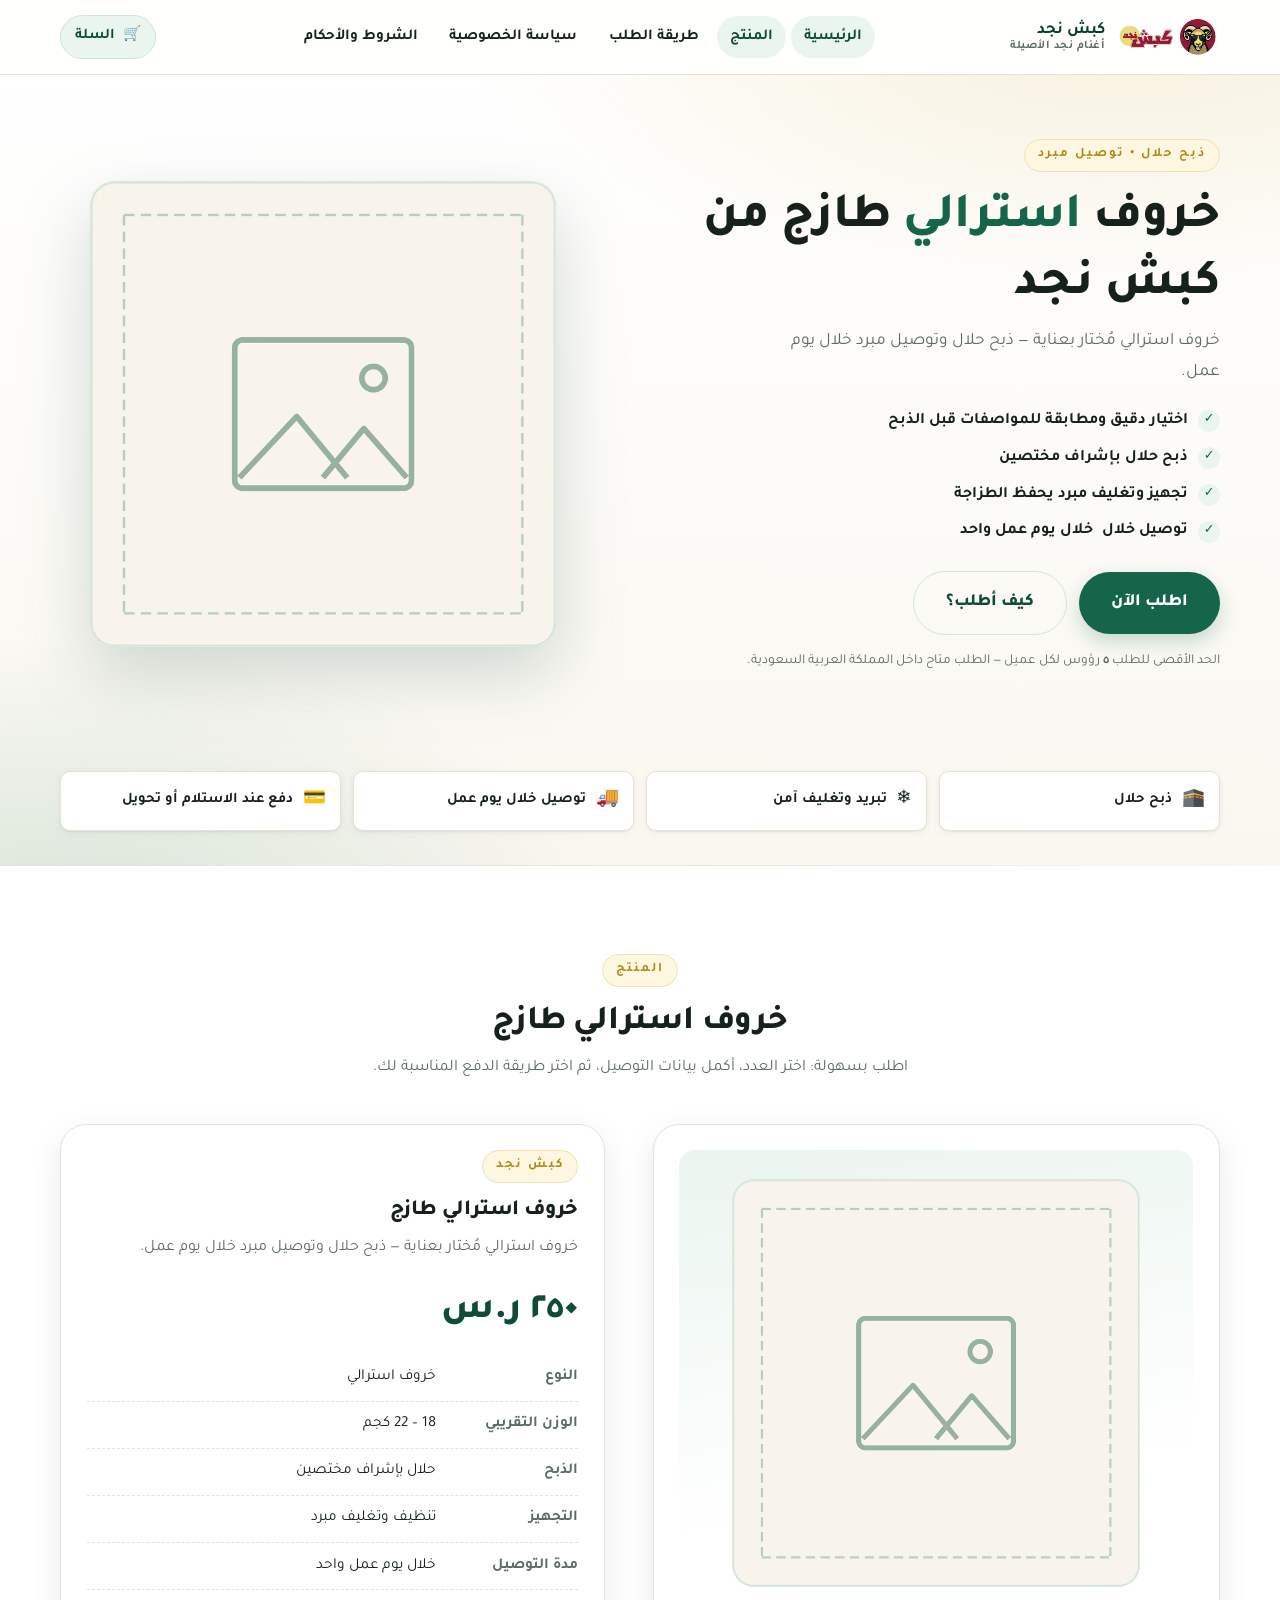
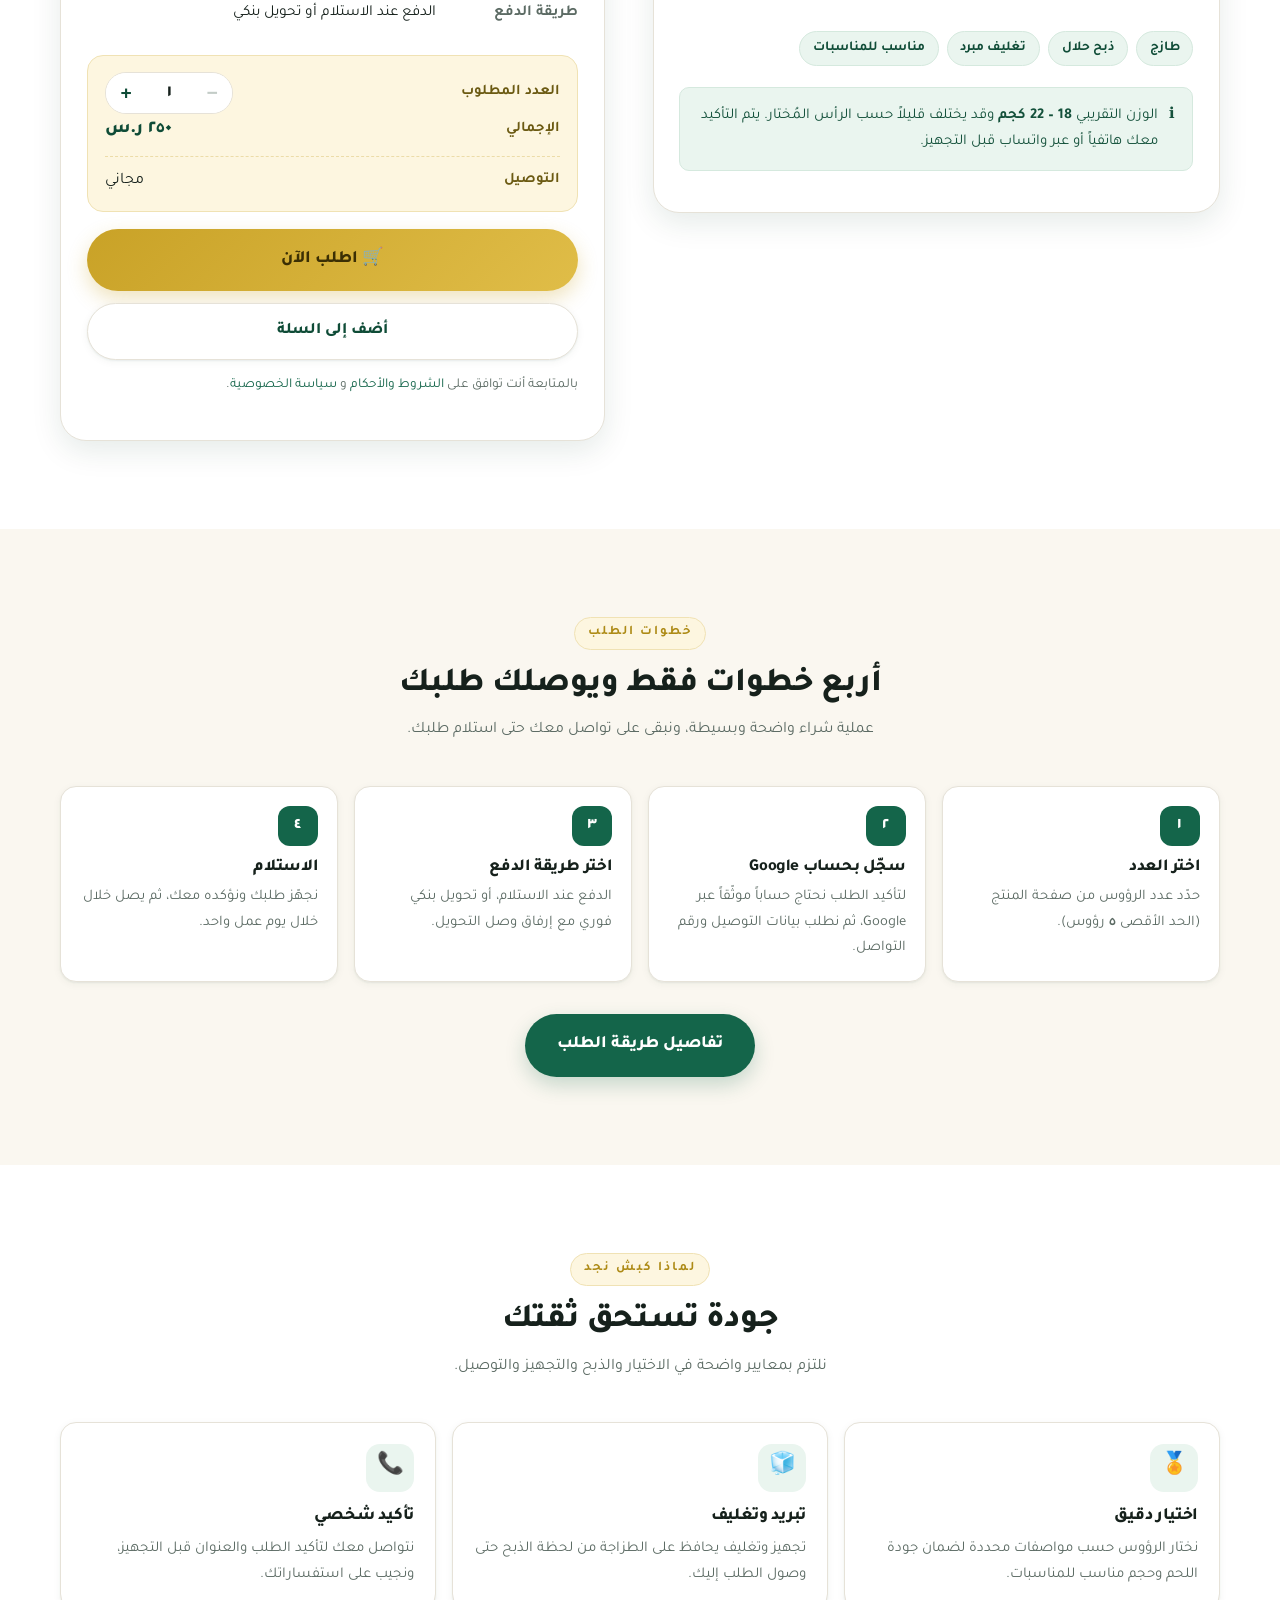
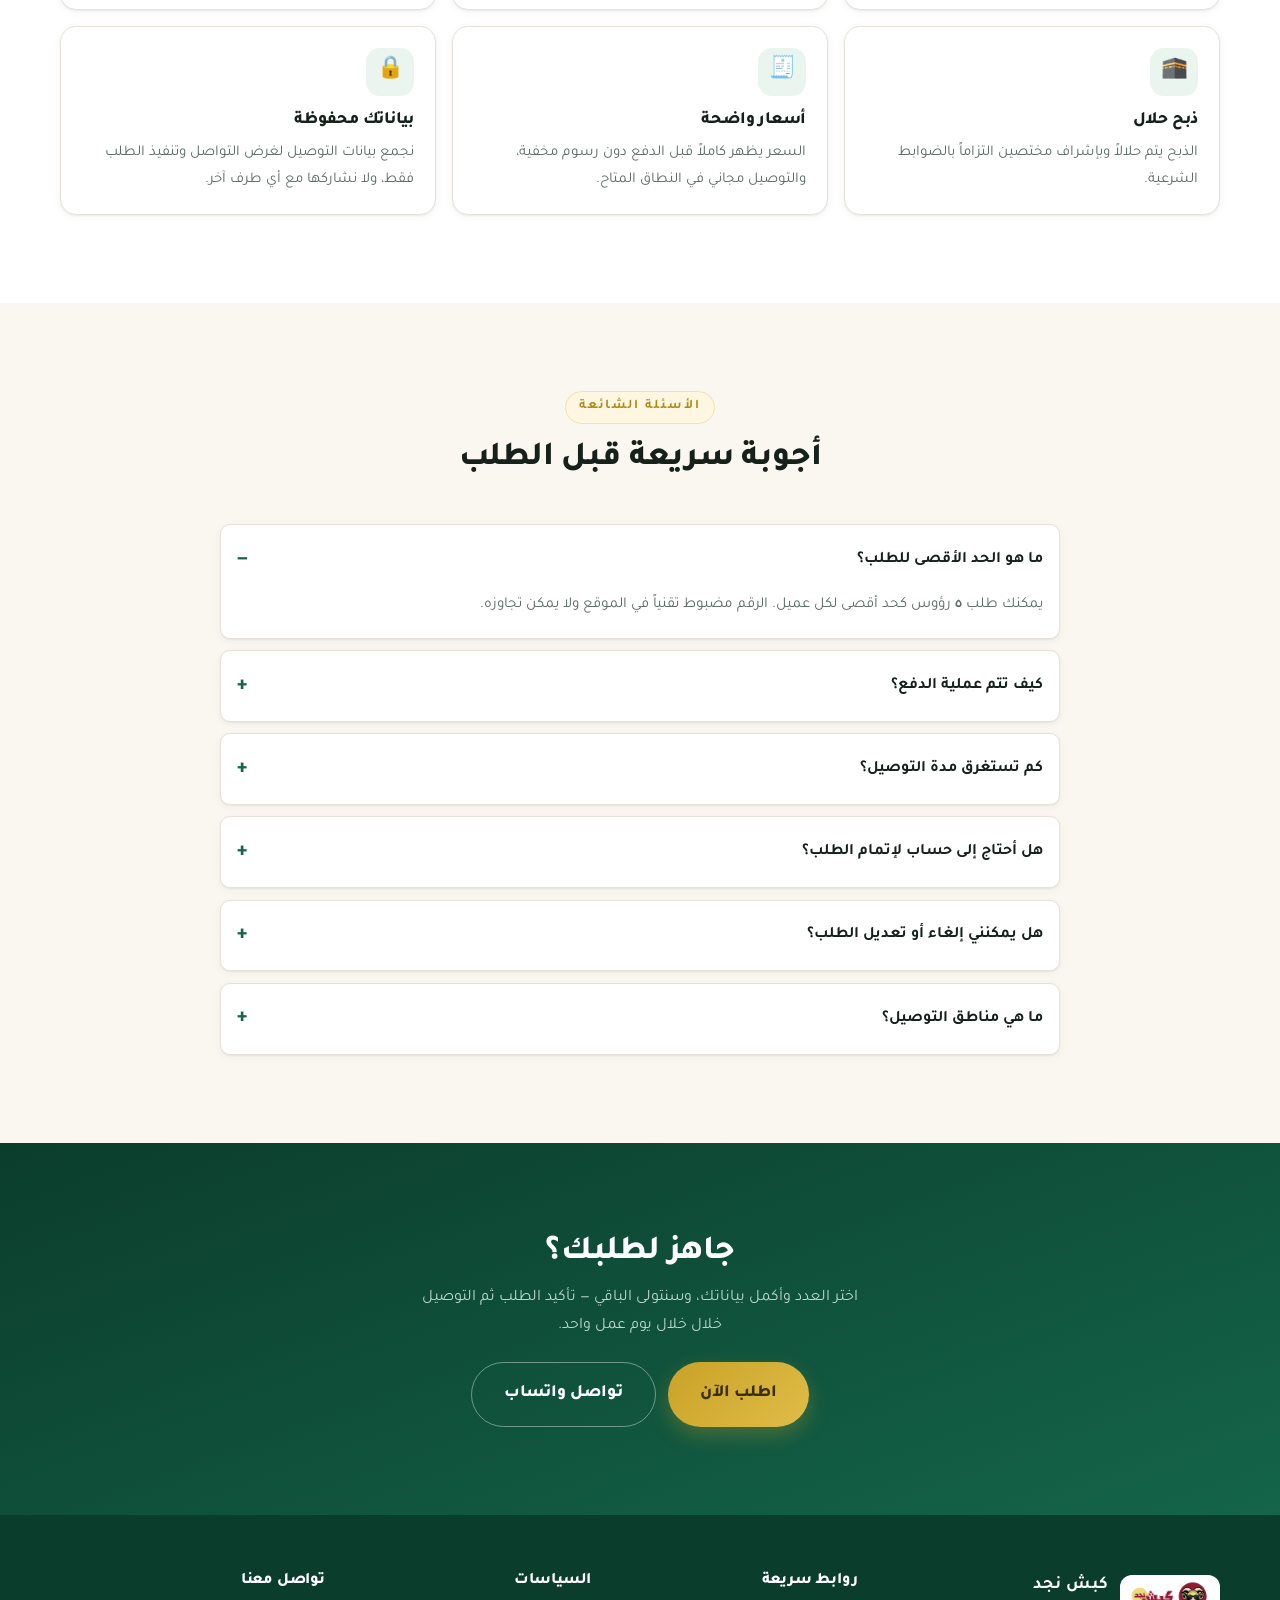
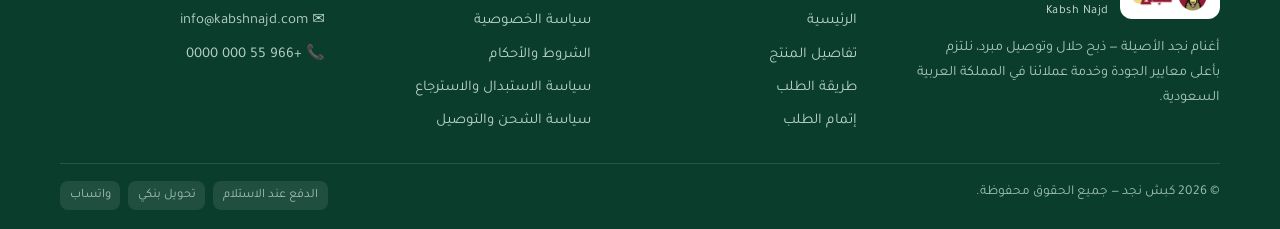
==== commit f55af9b3: "Update index.html" ====
--- a/index.html
+++ b/index.html
@@ -39,7 +39,7 @@
     "@context": "https://schema.org",
     "@type": "Product",
     "name": "خروف استرالي طازج",
-    "image": ["https://kabshnajd.com/assets/img/product.png"],
+    "image": ["https://kabshnajd.com/assets/img/kabsh.png"],
     "description": "خروف استرالي طازج، ذبح حلال، تجهيز وتغليف مبرد، مع خيارات توصيل داخل المملكة العربية السعودية.",
     "brand": { "@type": "Brand", "name": "كبش نجد" },
     "offers": {
